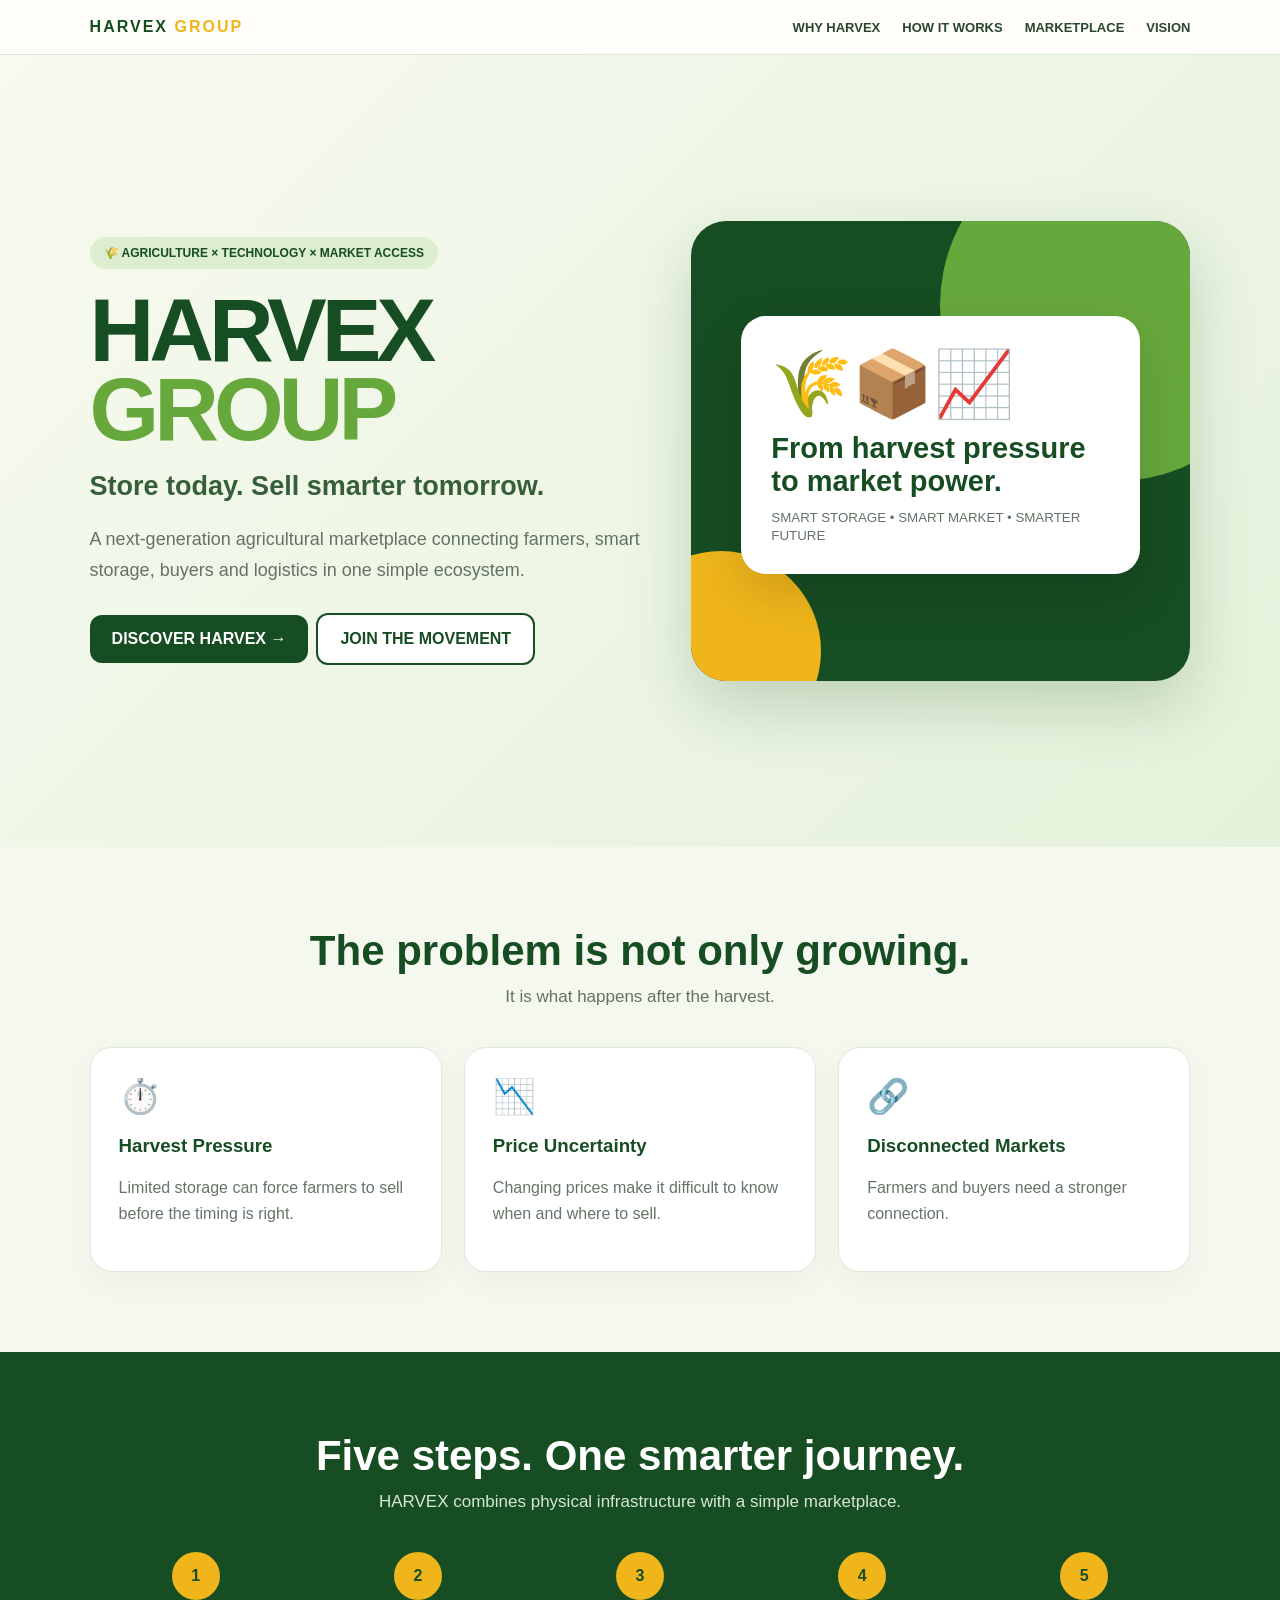
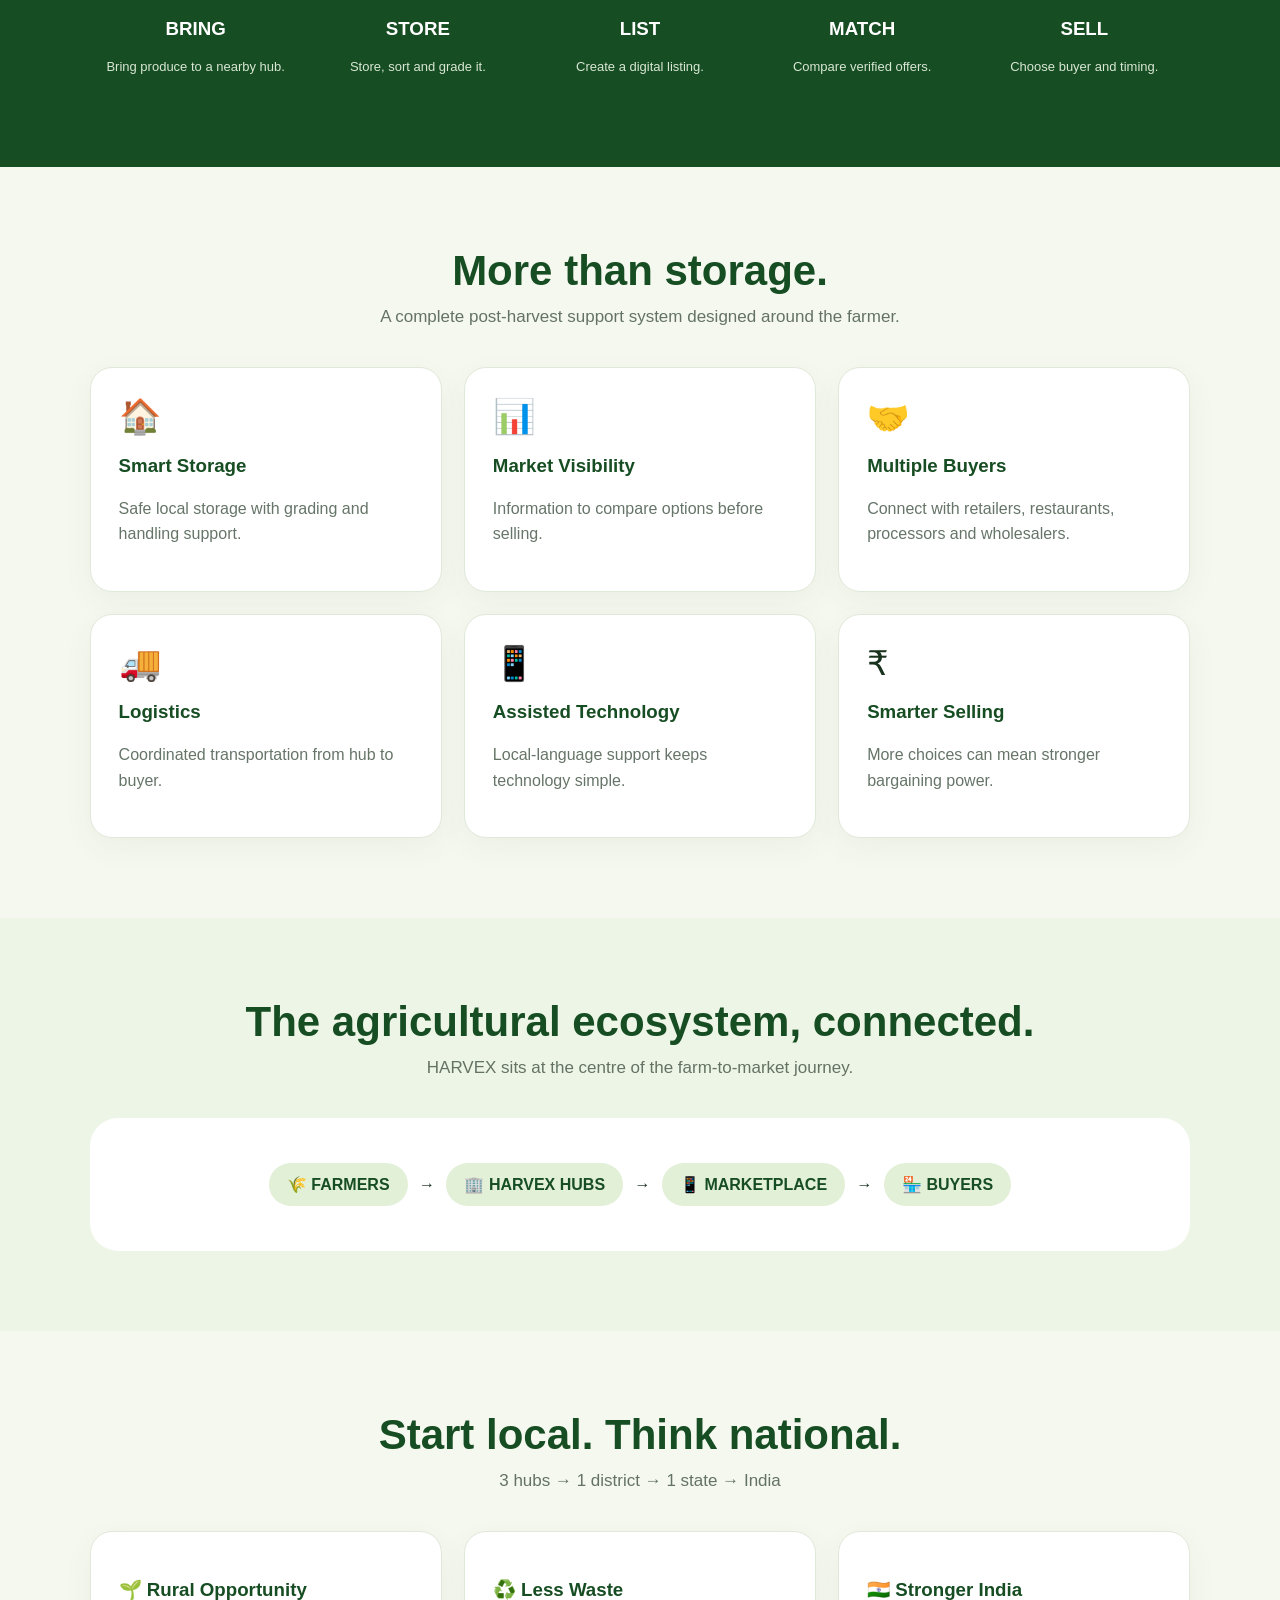
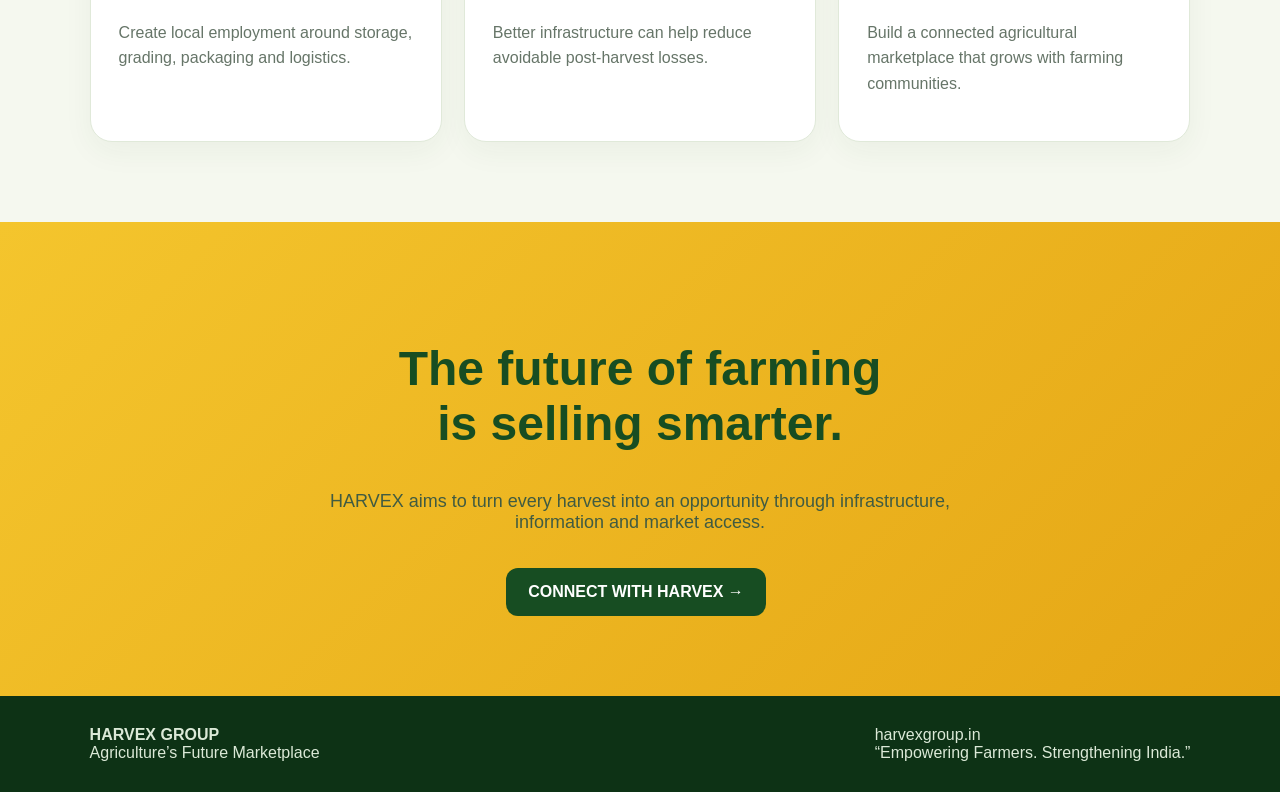
==== index.html @ e662954b "Add files via upload" ====
<!doctype html><html><head><meta charset="utf-8"><meta name="viewport" content="width=device-width,initial-scale=1"><title>HARVEX GROUP</title><style>
*{box-sizing:border-box}html{scroll-behavior:smooth}body{margin:0;font-family:Arial,sans-serif;color:#18321e;background:#f5f8ef}nav{position:sticky;top:0;z-index:9;padding:18px 7%;display:flex;justify-content:space-between;background:#fffefbec;border-bottom:1px solid #dfe9d8}.logo{font-weight:900;letter-spacing:2px;color:#174d22}.logo i{color:#efb51b;font-style:normal}nav a{margin-left:22px;text-decoration:none;color:#29462e;font-weight:bold;font-size:13px}.hero{min-height:88vh;padding:75px 7%;display:grid;grid-template-columns:1.05fr .95fr;gap:50px;align-items:center;background:linear-gradient(135deg,#f7faef,#e5f2db)}.tag{display:inline-block;padding:9px 14px;border-radius:30px;background:#dceecf;color:#174d22;font-weight:800;font-size:12px}h1{font-size:clamp(55px,7vw,95px);line-height:.88;letter-spacing:-5px;color:#174d22;margin:22px 0}h1 span{color:#67a83d}.hero h2{font-size:27px;color:#365e39}.hero p{font-size:18px;line-height:1.7;color:#647265;max-width:650px}.btn{display:inline-block;padding:15px 22px;border-radius:12px;text-decoration:none;font-weight:900;margin:10px 8px 0 0}.primary{background:#174d22;color:white}.outline{border:2px solid #174d22;color:#174d22;background:white}.visual{height:460px;border-radius:35px;background:#174d22;position:relative;overflow:hidden;box-shadow:0 25px 65px #174d2235}.visual:before{content:'';position:absolute;width:350px;height:350px;border-radius:50%;right:-100px;top:-90px;background:#67a83d}.visual:after{content:'';position:absolute;width:200px;height:200px;border-radius:50%;left:-70px;bottom:-70px;background:#efb51b}.card{position:absolute;z-index:2;left:50px;right:50px;top:95px;padding:30px;border-radius:25px;background:#fff;box-shadow:0 20px 50px #0002}.crop{font-size:65px}.card strong{display:block;font-size:29px;color:#174d22;margin:10px 0}.card small{color:#647265}section{padding:80px 7%}.title{text-align:center;font-size:42px;color:#174d22;margin:0 0 12px}.sub{text-align:center;color:#647265;max-width:720px;margin:0 auto 40px;font-size:17px}.grid{display:grid;grid-template-columns:repeat(3,1fr);gap:22px}.box{background:#fff;padding:28px;border-radius:22px;border:1px solid #e0e9d9;box-shadow:0 10px 30px #1e46230d}.icon{font-size:34px}.box h3{color:#174d22}.box p{color:#667568;line-height:1.6}.process{background:#174d22}.process .title{color:#fff}.process .sub{color:#d8e7d5}.steps{display:grid;grid-template-columns:repeat(5,1fr);gap:10px}.step{text-align:center;color:white}.num{width:48px;height:48px;border-radius:50%;display:grid;place-items:center;margin:auto;background:#efb51b;color:#174d22;font-weight:900}.step p{color:#d8e7d5;font-size:13px}.market{background:#edf5e6}.marketcard{background:#fff;padding:38px;border-radius:28px;text-align:center}.pill{display:inline-block;background:#e3f0d8;color:#174d22;padding:12px 18px;border-radius:30px;font-weight:900;margin:7px}.cta{text-align:center;background:linear-gradient(135deg,#f4c52d,#e5a615)}.cta h2{font-size:48px;color:#174d22}.cta p{max-width:700px;margin:auto auto 25px;font-size:18px;color:#405b42}footer{background:#0d3215;color:#dbe9d7;padding:30px 7%;display:flex;justify-content:space-between}@media(max-width:850px){nav a{display:none}.hero{grid-template-columns:1fr}.grid{grid-template-columns:1fr}.steps{grid-template-columns:1fr 1fr}.visual{height:370px}}
</style></head><body>
<nav><div class="logo">HARVEX <i>GROUP</i></div><div><a href="#why">WHY HARVEX</a><a href="#how">HOW IT WORKS</a><a href="#market">MARKETPLACE</a><a href="#vision">VISION</a></div></nav>
<header class="hero"><div><span class="tag">🌾 AGRICULTURE × TECHNOLOGY × MARKET ACCESS</span><h1>HARVEX<br><span>GROUP</span></h1><h2>Store today. Sell smarter tomorrow.</h2><p>A next-generation agricultural marketplace connecting farmers, smart storage, buyers and logistics in one simple ecosystem.</p><a class="btn primary" href="#how">DISCOVER HARVEX →</a><a class="btn outline" href="#join">JOIN THE MOVEMENT</a></div><div class="visual"><div class="card"><div class="crop">🌾📦📈</div><strong>From harvest pressure<br>to market power.</strong><small>SMART STORAGE • SMART MARKET • SMARTER FUTURE</small></div></div></header>
<section id="why"><h2 class="title">The problem is not only growing.</h2><p class="sub">It is what happens after the harvest.</p><div class="grid"><div class="box"><div class="icon">⏱️</div><h3>Harvest Pressure</h3><p>Limited storage can force farmers to sell before the timing is right.</p></div><div class="box"><div class="icon">📉</div><h3>Price Uncertainty</h3><p>Changing prices make it difficult to know when and where to sell.</p></div><div class="box"><div class="icon">🔗</div><h3>Disconnected Markets</h3><p>Farmers and buyers need a stronger connection.</p></div></div></section>
<section class="process" id="how"><h2 class="title">Five steps. One smarter journey.</h2><p class="sub">HARVEX combines physical infrastructure with a simple marketplace.</p><div class="steps"><div class="step"><div class="num">1</div><h3>BRING</h3><p>Bring produce to a nearby hub.</p></div><div class="step"><div class="num">2</div><h3>STORE</h3><p>Store, sort and grade it.</p></div><div class="step"><div class="num">3</div><h3>LIST</h3><p>Create a digital listing.</p></div><div class="step"><div class="num">4</div><h3>MATCH</h3><p>Compare verified offers.</p></div><div class="step"><div class="num">5</div><h3>SELL</h3><p>Choose buyer and timing.</p></div></div></section>
<section><h2 class="title">More than storage.</h2><p class="sub">A complete post-harvest support system designed around the farmer.</p><div class="grid"><div class="box"><div class="icon">🏠</div><h3>Smart Storage</h3><p>Safe local storage with grading and handling support.</p></div><div class="box"><div class="icon">📊</div><h3>Market Visibility</h3><p>Information to compare options before selling.</p></div><div class="box"><div class="icon">🤝</div><h3>Multiple Buyers</h3><p>Connect with retailers, restaurants, processors and wholesalers.</p></div><div class="box"><div class="icon">🚚</div><h3>Logistics</h3><p>Coordinated transportation from hub to buyer.</p></div><div class="box"><div class="icon">📱</div><h3>Assisted Technology</h3><p>Local-language support keeps technology simple.</p></div><div class="box"><div class="icon">₹</div><h3>Smarter Selling</h3><p>More choices can mean stronger bargaining power.</p></div></div></section>
<section class="market" id="market"><h2 class="title">The agricultural ecosystem, connected.</h2><p class="sub">HARVEX sits at the centre of the farm-to-market journey.</p><div class="marketcard"><span class="pill">🌾 FARMERS</span> → <span class="pill">🏢 HARVEX HUBS</span> → <span class="pill">📱 MARKETPLACE</span> → <span class="pill">🏪 BUYERS</span></div></section>
<section id="vision"><h2 class="title">Start local. Think national.</h2><p class="sub">3 hubs → 1 district → 1 state → India</p><div class="grid"><div class="box"><h3>🌱 Rural Opportunity</h3><p>Create local employment around storage, grading, packaging and logistics.</p></div><div class="box"><h3>♻️ Less Waste</h3><p>Better infrastructure can help reduce avoidable post-harvest losses.</p></div><div class="box"><h3>🇮🇳 Stronger India</h3><p>Build a connected agricultural marketplace that grows with farming communities.</p></div></div></section>
<section class="cta" id="join"><h2>The future of farming<br>is selling smarter.</h2><p>HARVEX aims to turn every harvest into an opportunity through infrastructure, information and market access.</p><a class="btn primary" href="mailto:hello@harvexgroup.in">CONNECT WITH HARVEX →</a></section>
<footer><div><b>HARVEX GROUP</b><br>Agriculture’s Future Marketplace</div><div>harvexgroup.in<br>“Empowering Farmers. Strengthening India.”</div></footer></body></html>
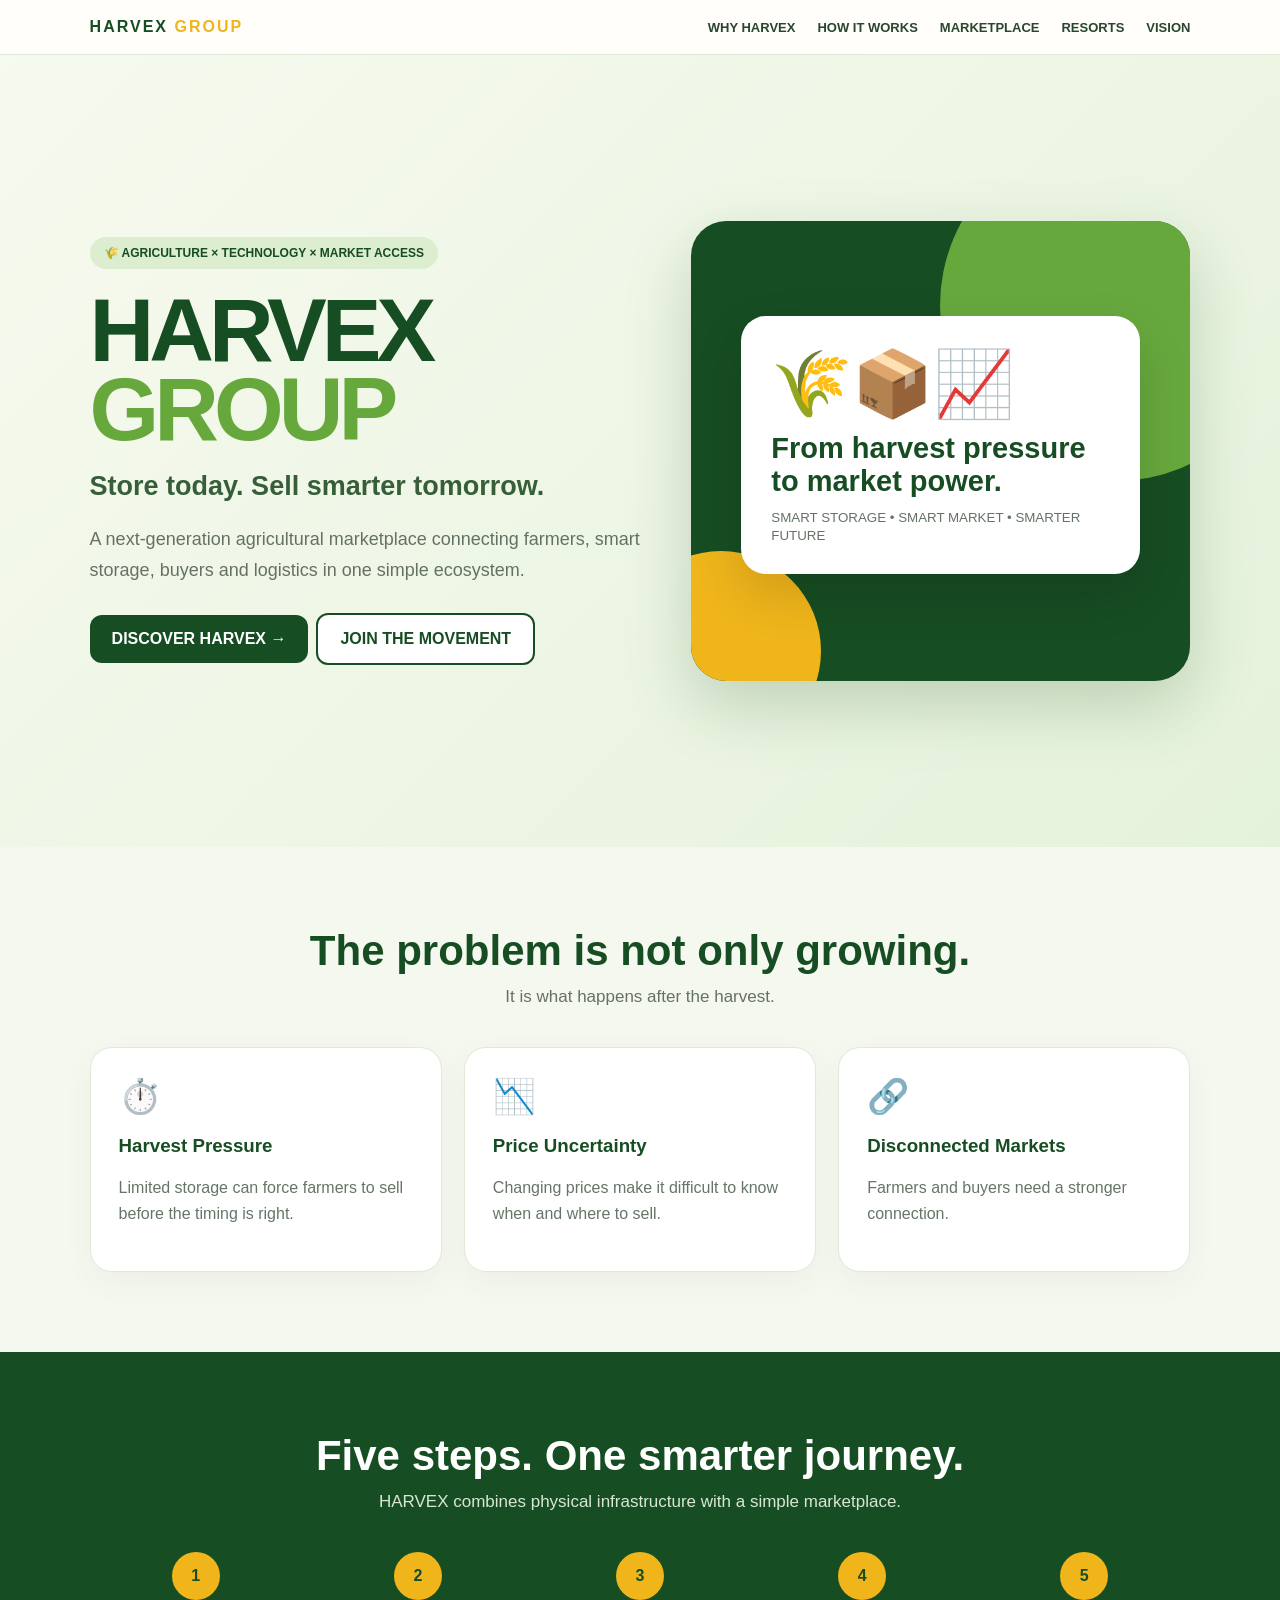
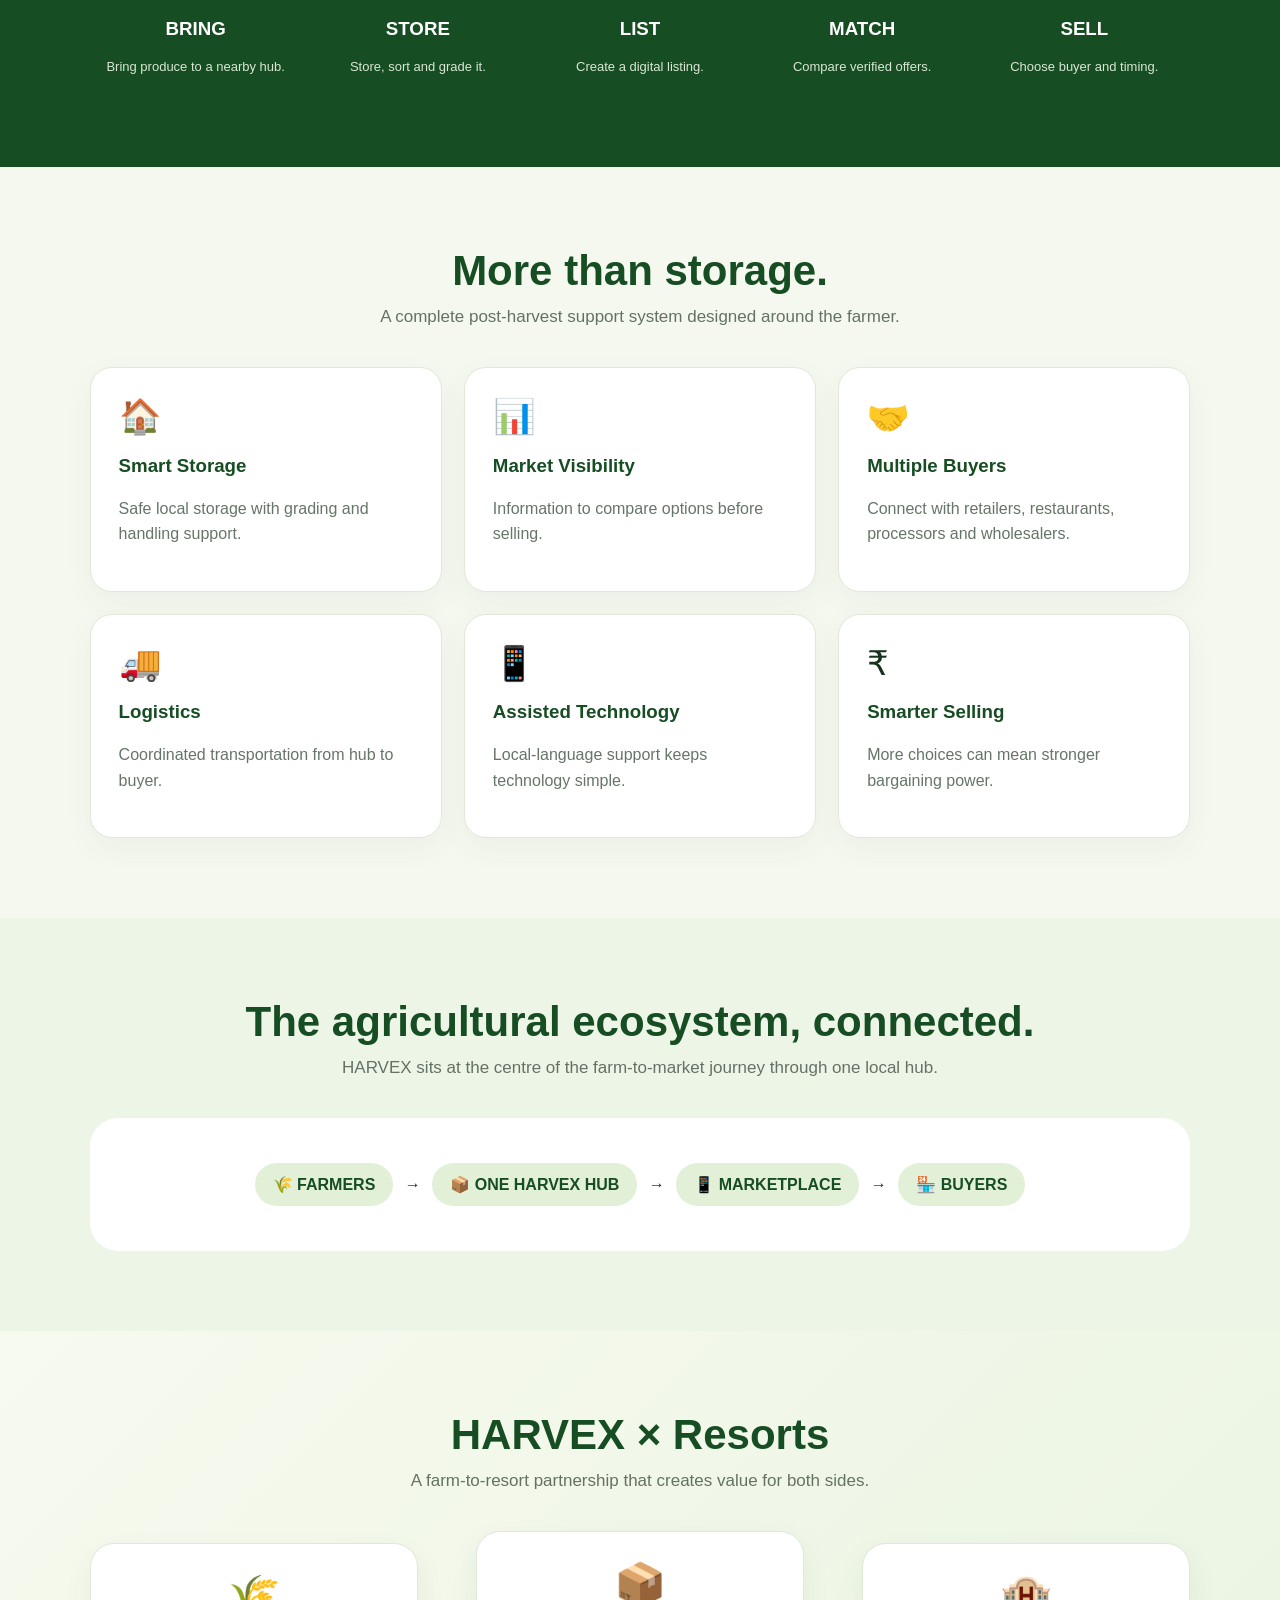
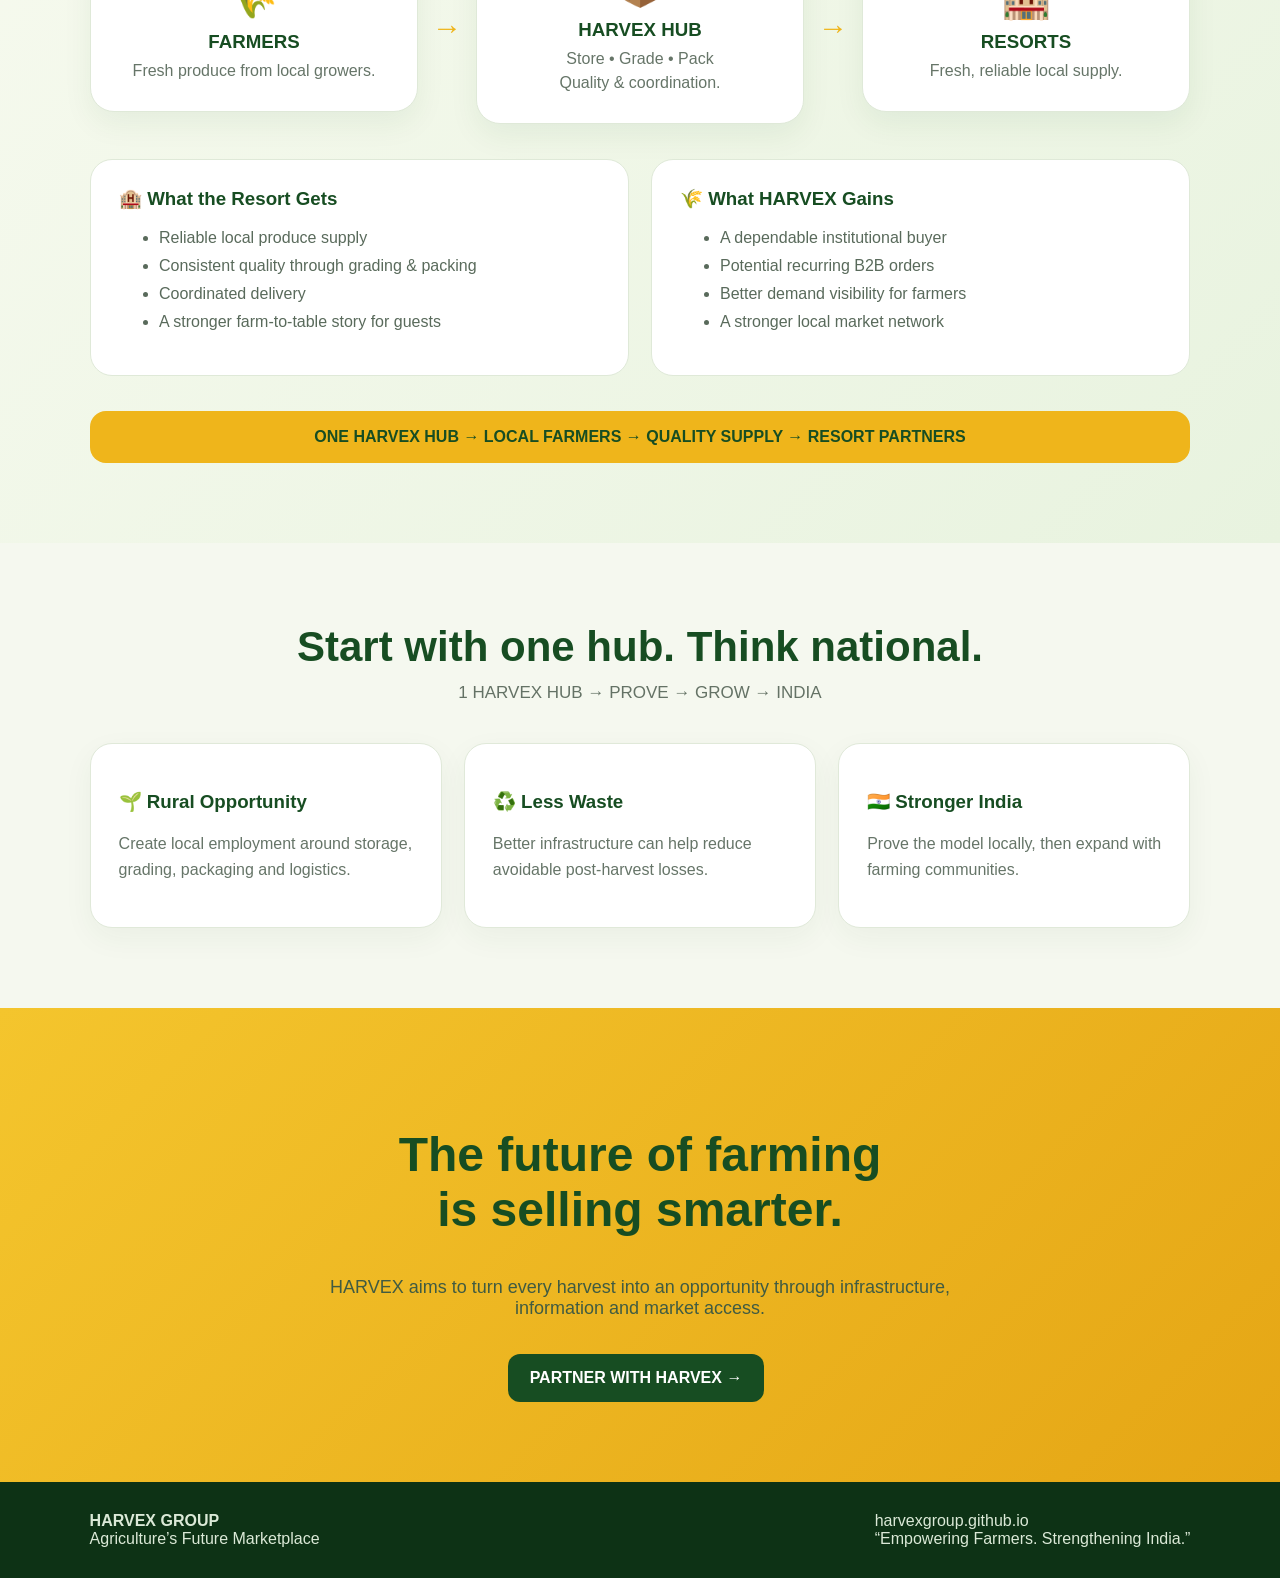
==== commit 4490820e: "Add files via upload" ====
--- a/index.html
+++ b/index.html
@@ -1,12 +1,42 @@
 <!doctype html><html><head><meta charset="utf-8"><meta name="viewport" content="width=device-width,initial-scale=1"><title>HARVEX GROUP</title><style>
 *{box-sizing:border-box}html{scroll-behavior:smooth}body{margin:0;font-family:Arial,sans-serif;color:#18321e;background:#f5f8ef}nav{position:sticky;top:0;z-index:9;padding:18px 7%;display:flex;justify-content:space-between;background:#fffefbec;border-bottom:1px solid #dfe9d8}.logo{font-weight:900;letter-spacing:2px;color:#174d22}.logo i{color:#efb51b;font-style:normal}nav a{margin-left:22px;text-decoration:none;color:#29462e;font-weight:bold;font-size:13px}.hero{min-height:88vh;padding:75px 7%;display:grid;grid-template-columns:1.05fr .95fr;gap:50px;align-items:center;background:linear-gradient(135deg,#f7faef,#e5f2db)}.tag{display:inline-block;padding:9px 14px;border-radius:30px;background:#dceecf;color:#174d22;font-weight:800;font-size:12px}h1{font-size:clamp(55px,7vw,95px);line-height:.88;letter-spacing:-5px;color:#174d22;margin:22px 0}h1 span{color:#67a83d}.hero h2{font-size:27px;color:#365e39}.hero p{font-size:18px;line-height:1.7;color:#647265;max-width:650px}.btn{display:inline-block;padding:15px 22px;border-radius:12px;text-decoration:none;font-weight:900;margin:10px 8px 0 0}.primary{background:#174d22;color:white}.outline{border:2px solid #174d22;color:#174d22;background:white}.visual{height:460px;border-radius:35px;background:#174d22;position:relative;overflow:hidden;box-shadow:0 25px 65px #174d2235}.visual:before{content:'';position:absolute;width:350px;height:350px;border-radius:50%;right:-100px;top:-90px;background:#67a83d}.visual:after{content:'';position:absolute;width:200px;height:200px;border-radius:50%;left:-70px;bottom:-70px;background:#efb51b}.card{position:absolute;z-index:2;left:50px;right:50px;top:95px;padding:30px;border-radius:25px;background:#fff;box-shadow:0 20px 50px #0002}.crop{font-size:65px}.card strong{display:block;font-size:29px;color:#174d22;margin:10px 0}.card small{color:#647265}section{padding:80px 7%}.title{text-align:center;font-size:42px;color:#174d22;margin:0 0 12px}.sub{text-align:center;color:#647265;max-width:720px;margin:0 auto 40px;font-size:17px}.grid{display:grid;grid-template-columns:repeat(3,1fr);gap:22px}.box{background:#fff;padding:28px;border-radius:22px;border:1px solid #e0e9d9;box-shadow:0 10px 30px #1e46230d}.icon{font-size:34px}.box h3{color:#174d22}.box p{color:#667568;line-height:1.6}.process{background:#174d22}.process .title{color:#fff}.process .sub{color:#d8e7d5}.steps{display:grid;grid-template-columns:repeat(5,1fr);gap:10px}.step{text-align:center;color:white}.num{width:48px;height:48px;border-radius:50%;display:grid;place-items:center;margin:auto;background:#efb51b;color:#174d22;font-weight:900}.step p{color:#d8e7d5;font-size:13px}.market{background:#edf5e6}.marketcard{background:#fff;padding:38px;border-radius:28px;text-align:center}.pill{display:inline-block;background:#e3f0d8;color:#174d22;padding:12px 18px;border-radius:30px;font-weight:900;margin:7px}.cta{text-align:center;background:linear-gradient(135deg,#f4c52d,#e5a615)}.cta h2{font-size:48px;color:#174d22}.cta p{max-width:700px;margin:auto auto 25px;font-size:18px;color:#405b42}footer{background:#0d3215;color:#dbe9d7;padding:30px 7%;display:flex;justify-content:space-between}@media(max-width:850px){nav a{display:none}.hero{grid-template-columns:1fr}.grid{grid-template-columns:1fr}.steps{grid-template-columns:1fr 1fr}.visual{height:370px}}
+ 
+.resort{background:linear-gradient(135deg,#f7faef,#e8f3df)}
+.resort-flow{display:grid;grid-template-columns:1fr auto 1fr auto 1fr;gap:14px;align-items:center;margin:35px auto;max-width:1100px}
+.resort-node{background:#fff;padding:28px 22px;border-radius:24px;text-align:center;border:1px solid #dfe9d8;box-shadow:0 12px 30px #174d2210}
+.resort-node .icon{font-size:42px}.resort-node h3{color:#174d22;margin:10px 0 6px}.resort-node p{color:#667568;line-height:1.5;margin:0}
+.resort-arrow{font-size:30px;color:#efb51b;font-weight:900}
+.resort-benefits{display:grid;grid-template-columns:1fr 1fr;gap:22px;max-width:1100px;margin:auto}
+.resort-benefit{background:#fff;padding:28px;border-radius:22px;border:1px solid #dfe9d8}
+.resort-benefit h3{color:#174d22;margin-top:0}.resort-benefit li{margin:10px 0;color:#596a5b}
+.resort-strip{margin:35px auto 0;max-width:1100px;background:#efb51b;color:#174d22;padding:17px;border-radius:16px;text-align:center;font-weight:900}
+@media(max-width:850px){.resort-flow{grid-template-columns:1fr}.resort-arrow{transform:rotate(90deg)}.resort-benefits{grid-template-columns:1fr}}
 </style></head><body>
-<nav><div class="logo">HARVEX <i>GROUP</i></div><div><a href="#why">WHY HARVEX</a><a href="#how">HOW IT WORKS</a><a href="#market">MARKETPLACE</a><a href="#vision">VISION</a></div></nav>
+<nav><div class="logo">HARVEX <i>GROUP</i></div><div><a href="#why">WHY HARVEX</a><a href="#how">HOW IT WORKS</a><a href="#market">MARKETPLACE</a><a href="#resorts">RESORTS</a><a href="#vision">VISION</a></div></nav>
 <header class="hero"><div><span class="tag">🌾 AGRICULTURE × TECHNOLOGY × MARKET ACCESS</span><h1>HARVEX<br><span>GROUP</span></h1><h2>Store today. Sell smarter tomorrow.</h2><p>A next-generation agricultural marketplace connecting farmers, smart storage, buyers and logistics in one simple ecosystem.</p><a class="btn primary" href="#how">DISCOVER HARVEX →</a><a class="btn outline" href="#join">JOIN THE MOVEMENT</a></div><div class="visual"><div class="card"><div class="crop">🌾📦📈</div><strong>From harvest pressure<br>to market power.</strong><small>SMART STORAGE • SMART MARKET • SMARTER FUTURE</small></div></div></header>
 <section id="why"><h2 class="title">The problem is not only growing.</h2><p class="sub">It is what happens after the harvest.</p><div class="grid"><div class="box"><div class="icon">⏱️</div><h3>Harvest Pressure</h3><p>Limited storage can force farmers to sell before the timing is right.</p></div><div class="box"><div class="icon">📉</div><h3>Price Uncertainty</h3><p>Changing prices make it difficult to know when and where to sell.</p></div><div class="box"><div class="icon">🔗</div><h3>Disconnected Markets</h3><p>Farmers and buyers need a stronger connection.</p></div></div></section>
 <section class="process" id="how"><h2 class="title">Five steps. One smarter journey.</h2><p class="sub">HARVEX combines physical infrastructure with a simple marketplace.</p><div class="steps"><div class="step"><div class="num">1</div><h3>BRING</h3><p>Bring produce to a nearby hub.</p></div><div class="step"><div class="num">2</div><h3>STORE</h3><p>Store, sort and grade it.</p></div><div class="step"><div class="num">3</div><h3>LIST</h3><p>Create a digital listing.</p></div><div class="step"><div class="num">4</div><h3>MATCH</h3><p>Compare verified offers.</p></div><div class="step"><div class="num">5</div><h3>SELL</h3><p>Choose buyer and timing.</p></div></div></section>
 <section><h2 class="title">More than storage.</h2><p class="sub">A complete post-harvest support system designed around the farmer.</p><div class="grid"><div class="box"><div class="icon">🏠</div><h3>Smart Storage</h3><p>Safe local storage with grading and handling support.</p></div><div class="box"><div class="icon">📊</div><h3>Market Visibility</h3><p>Information to compare options before selling.</p></div><div class="box"><div class="icon">🤝</div><h3>Multiple Buyers</h3><p>Connect with retailers, restaurants, processors and wholesalers.</p></div><div class="box"><div class="icon">🚚</div><h3>Logistics</h3><p>Coordinated transportation from hub to buyer.</p></div><div class="box"><div class="icon">📱</div><h3>Assisted Technology</h3><p>Local-language support keeps technology simple.</p></div><div class="box"><div class="icon">₹</div><h3>Smarter Selling</h3><p>More choices can mean stronger bargaining power.</p></div></div></section>
-<section class="market" id="market"><h2 class="title">The agricultural ecosystem, connected.</h2><p class="sub">HARVEX sits at the centre of the farm-to-market journey.</p><div class="marketcard"><span class="pill">🌾 FARMERS</span> → <span class="pill">🏢 HARVEX HUBS</span> → <span class="pill">📱 MARKETPLACE</span> → <span class="pill">🏪 BUYERS</span></div></section>
-<section id="vision"><h2 class="title">Start local. Think national.</h2><p class="sub">3 hubs → 1 district → 1 state → India</p><div class="grid"><div class="box"><h3>🌱 Rural Opportunity</h3><p>Create local employment around storage, grading, packaging and logistics.</p></div><div class="box"><h3>♻️ Less Waste</h3><p>Better infrastructure can help reduce avoidable post-harvest losses.</p></div><div class="box"><h3>🇮🇳 Stronger India</h3><p>Build a connected agricultural marketplace that grows with farming communities.</p></div></div></section>
-<section class="cta" id="join"><h2>The future of farming<br>is selling smarter.</h2><p>HARVEX aims to turn every harvest into an opportunity through infrastructure, information and market access.</p><a class="btn primary" href="mailto:hello@harvexgroup.in">CONNECT WITH HARVEX →</a></section>
-<footer><div><b>HARVEX GROUP</b><br>Agriculture’s Future Marketplace</div><div>harvexgroup.in<br>“Empowering Farmers. Strengthening India.”</div></footer></body></html>+<section class="market" id="market"><h2 class="title">The agricultural ecosystem, connected.</h2><p class="sub">HARVEX sits at the centre of the farm-to-market journey through one local hub.</p><div class="marketcard"><span class="pill">🌾 FARMERS</span> → <span class="pill">📦 ONE HARVEX HUB</span> → <span class="pill">📱 MARKETPLACE</span> → <span class="pill">🏪 BUYERS</span></div></section>
+
+<section class="resort" id="resorts">
+<h2 class="title">HARVEX × Resorts</h2>
+<p class="sub">A farm-to-resort partnership that creates value for both sides.</p>
+<div class="resort-flow">
+<div class="resort-node"><div class="icon">🌾</div><h3>FARMERS</h3><p>Fresh produce from local growers.</p></div>
+<div class="resort-arrow">→</div>
+<div class="resort-node"><div class="icon">📦</div><h3>HARVEX HUB</h3><p>Store • Grade • Pack<br>Quality & coordination.</p></div>
+<div class="resort-arrow">→</div>
+<div class="resort-node"><div class="icon">🏨</div><h3>RESORTS</h3><p>Fresh, reliable local supply.</p></div>
+</div>
+<div class="resort-benefits">
+<div class="resort-benefit"><h3>🏨 What the Resort Gets</h3><ul>
+<li>Reliable local produce supply</li><li>Consistent quality through grading & packing</li><li>Coordinated delivery</li><li>A stronger farm-to-table story for guests</li></ul></div>
+<div class="resort-benefit"><h3>🌾 What HARVEX Gains</h3><ul>
+<li>A dependable institutional buyer</li><li>Potential recurring B2B orders</li><li>Better demand visibility for farmers</li><li>A stronger local market network</li></ul></div>
+</div>
+<div class="resort-strip">ONE HARVEX HUB → LOCAL FARMERS → QUALITY SUPPLY → RESORT PARTNERS</div>
+</section>
+<section id="vision"><h2 class="title">Start with one hub. Think national.</h2><p class="sub">1 HARVEX HUB → PROVE → GROW → INDIA</p><div class="grid"><div class="box"><h3>🌱 Rural Opportunity</h3><p>Create local employment around storage, grading, packaging and logistics.</p></div><div class="box"><h3>♻️ Less Waste</h3><p>Better infrastructure can help reduce avoidable post-harvest losses.</p></div><div class="box"><h3>🇮🇳 Stronger India</h3><p>Prove the model locally, then expand with farming communities.</p></div></div></section>
+<section class="cta" id="join"><h2>The future of farming<br>is selling smarter.</h2><p>HARVEX aims to turn every harvest into an opportunity through infrastructure, information and market access.</p><a class="btn primary" href="mailto:hello@harvexgroup.in">PARTNER WITH HARVEX →</a></section>
+<footer><div><b>HARVEX GROUP</b><br>Agriculture’s Future Marketplace</div><div>harvexgroup.github.io<br>“Empowering Farmers. Strengthening India.”</div></footer></body></html>
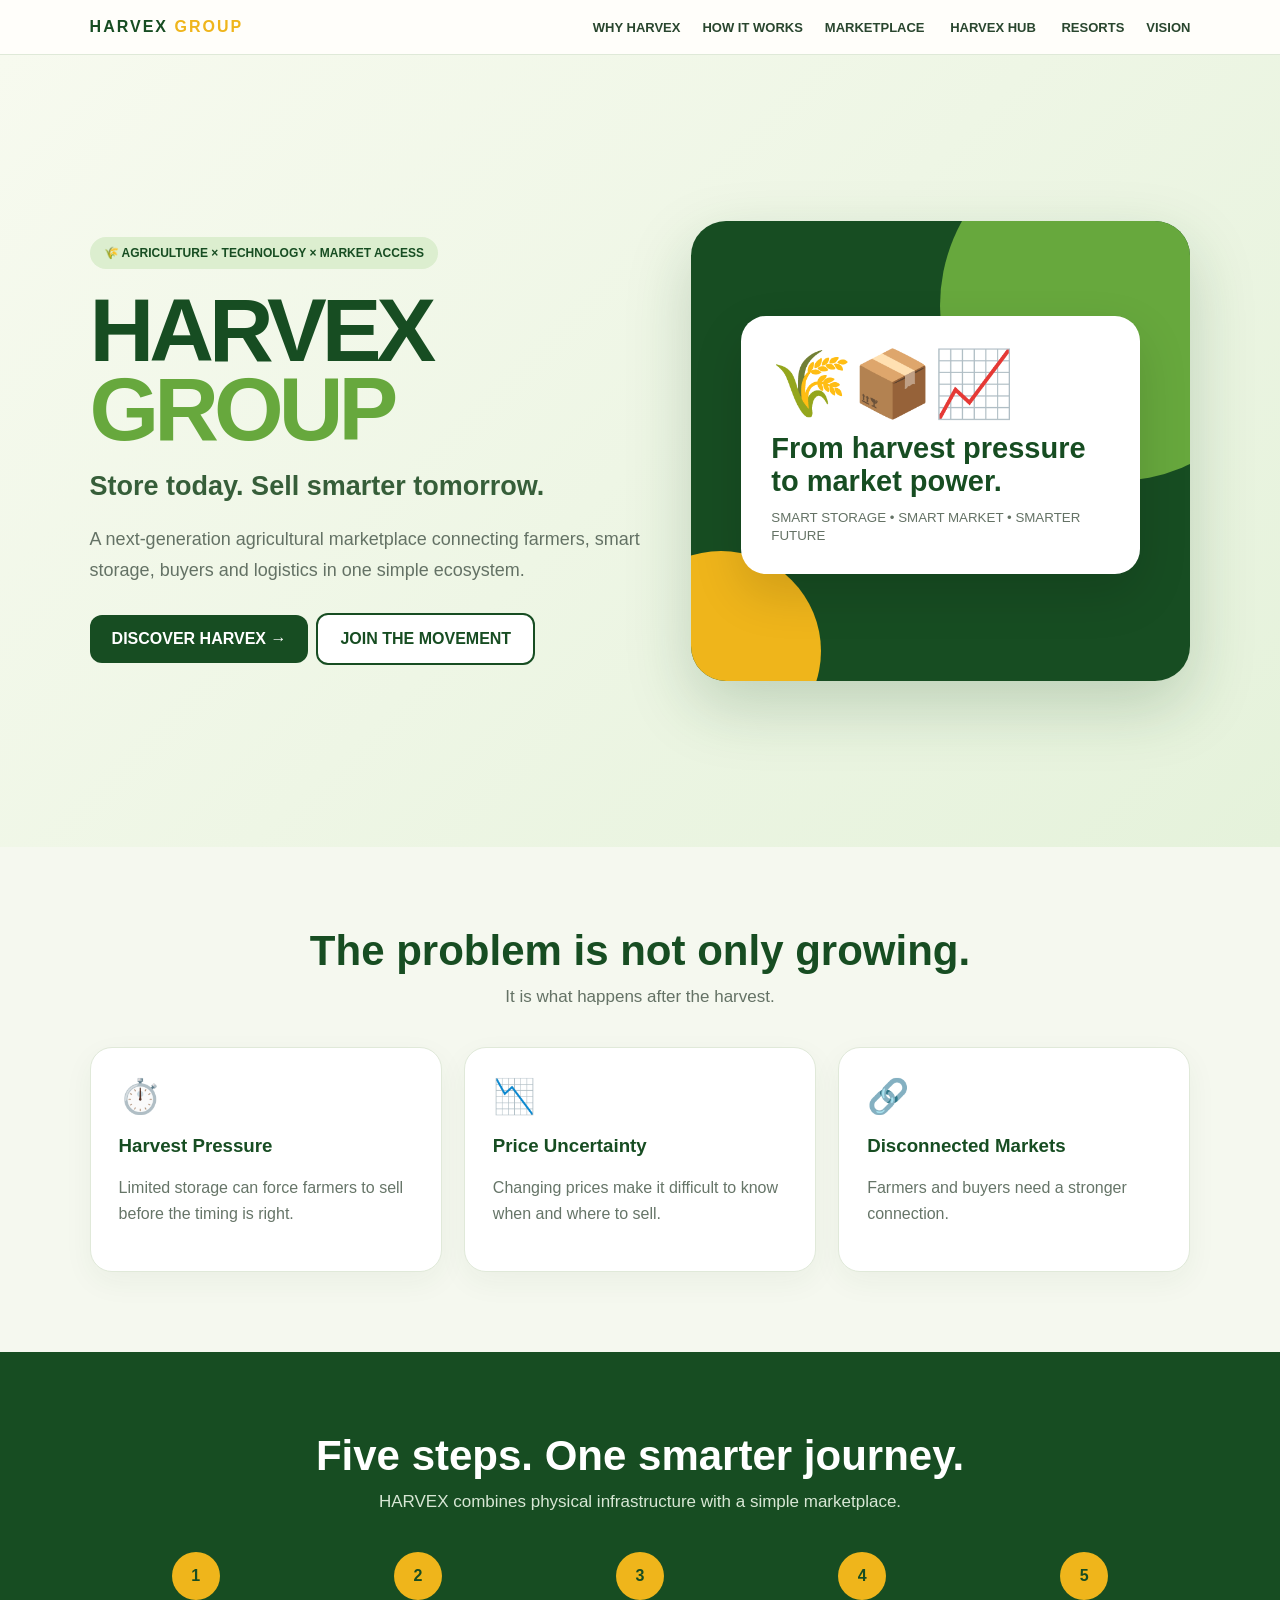
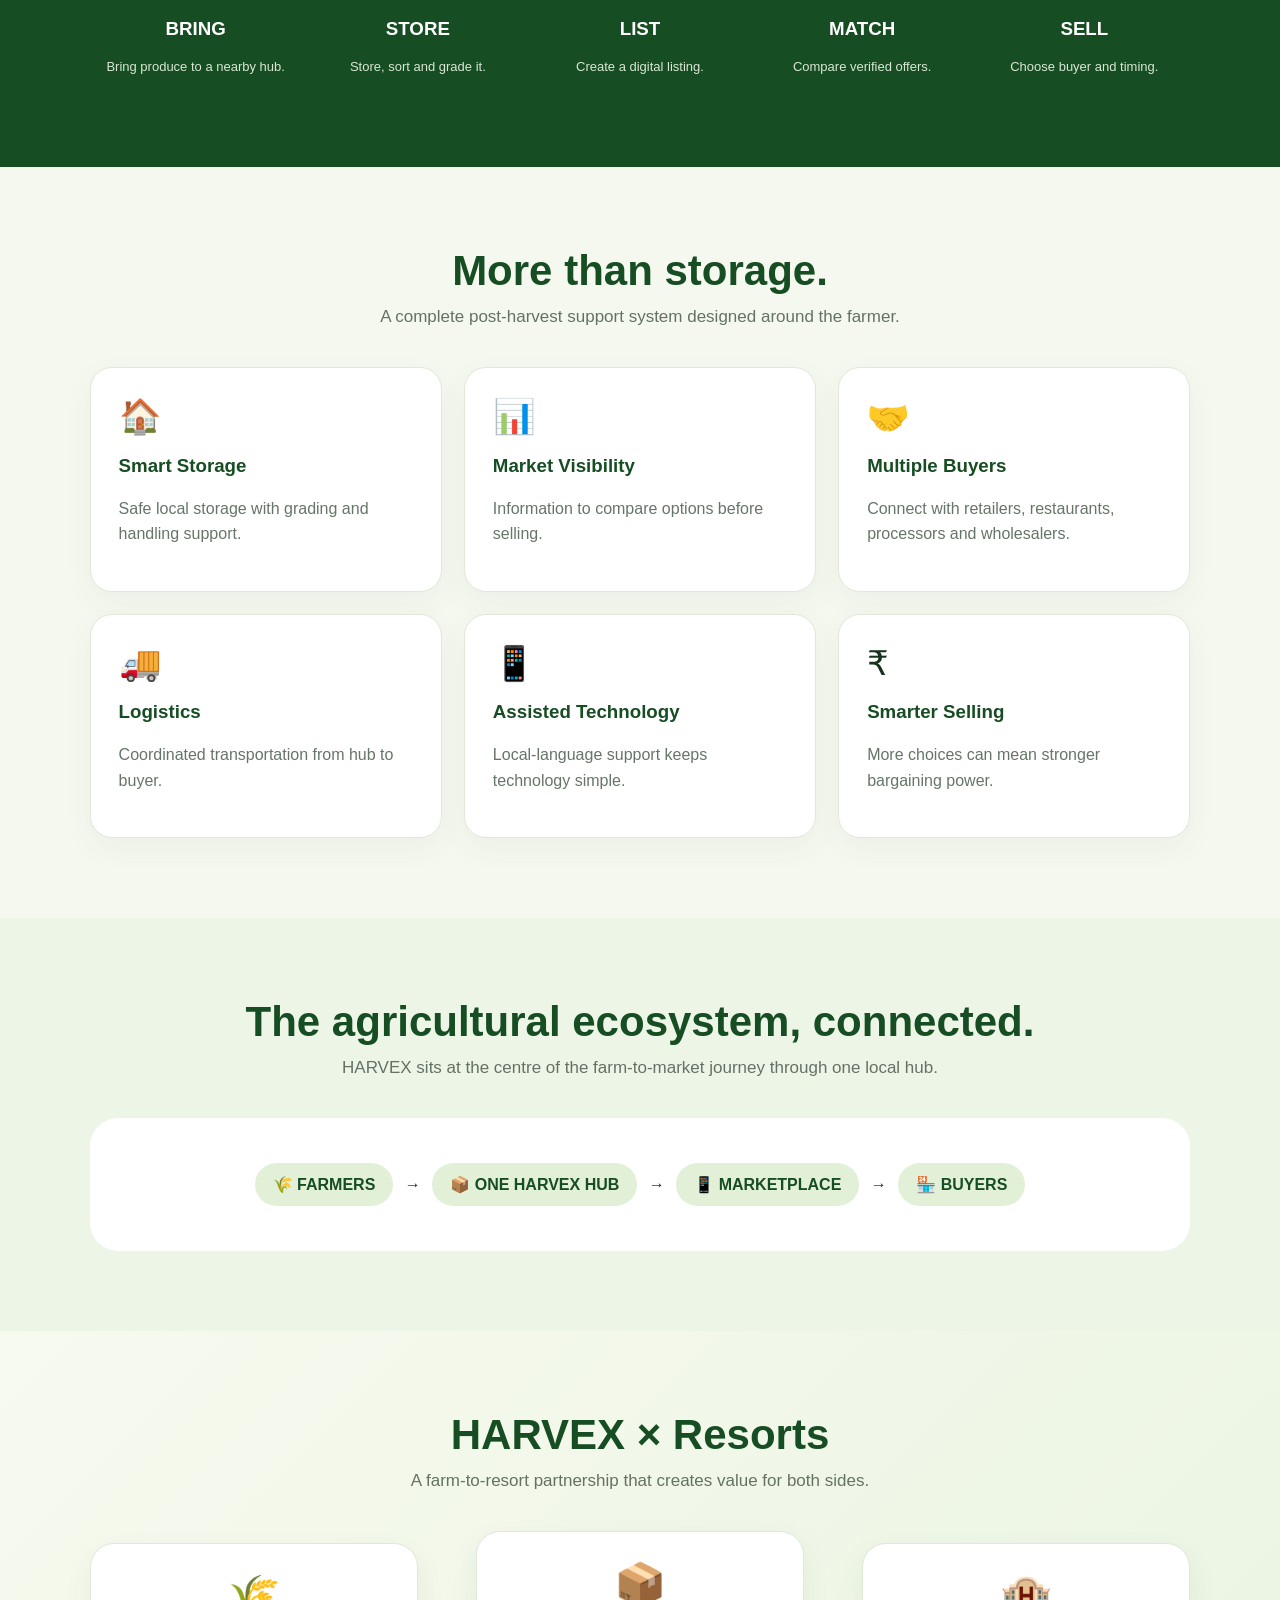
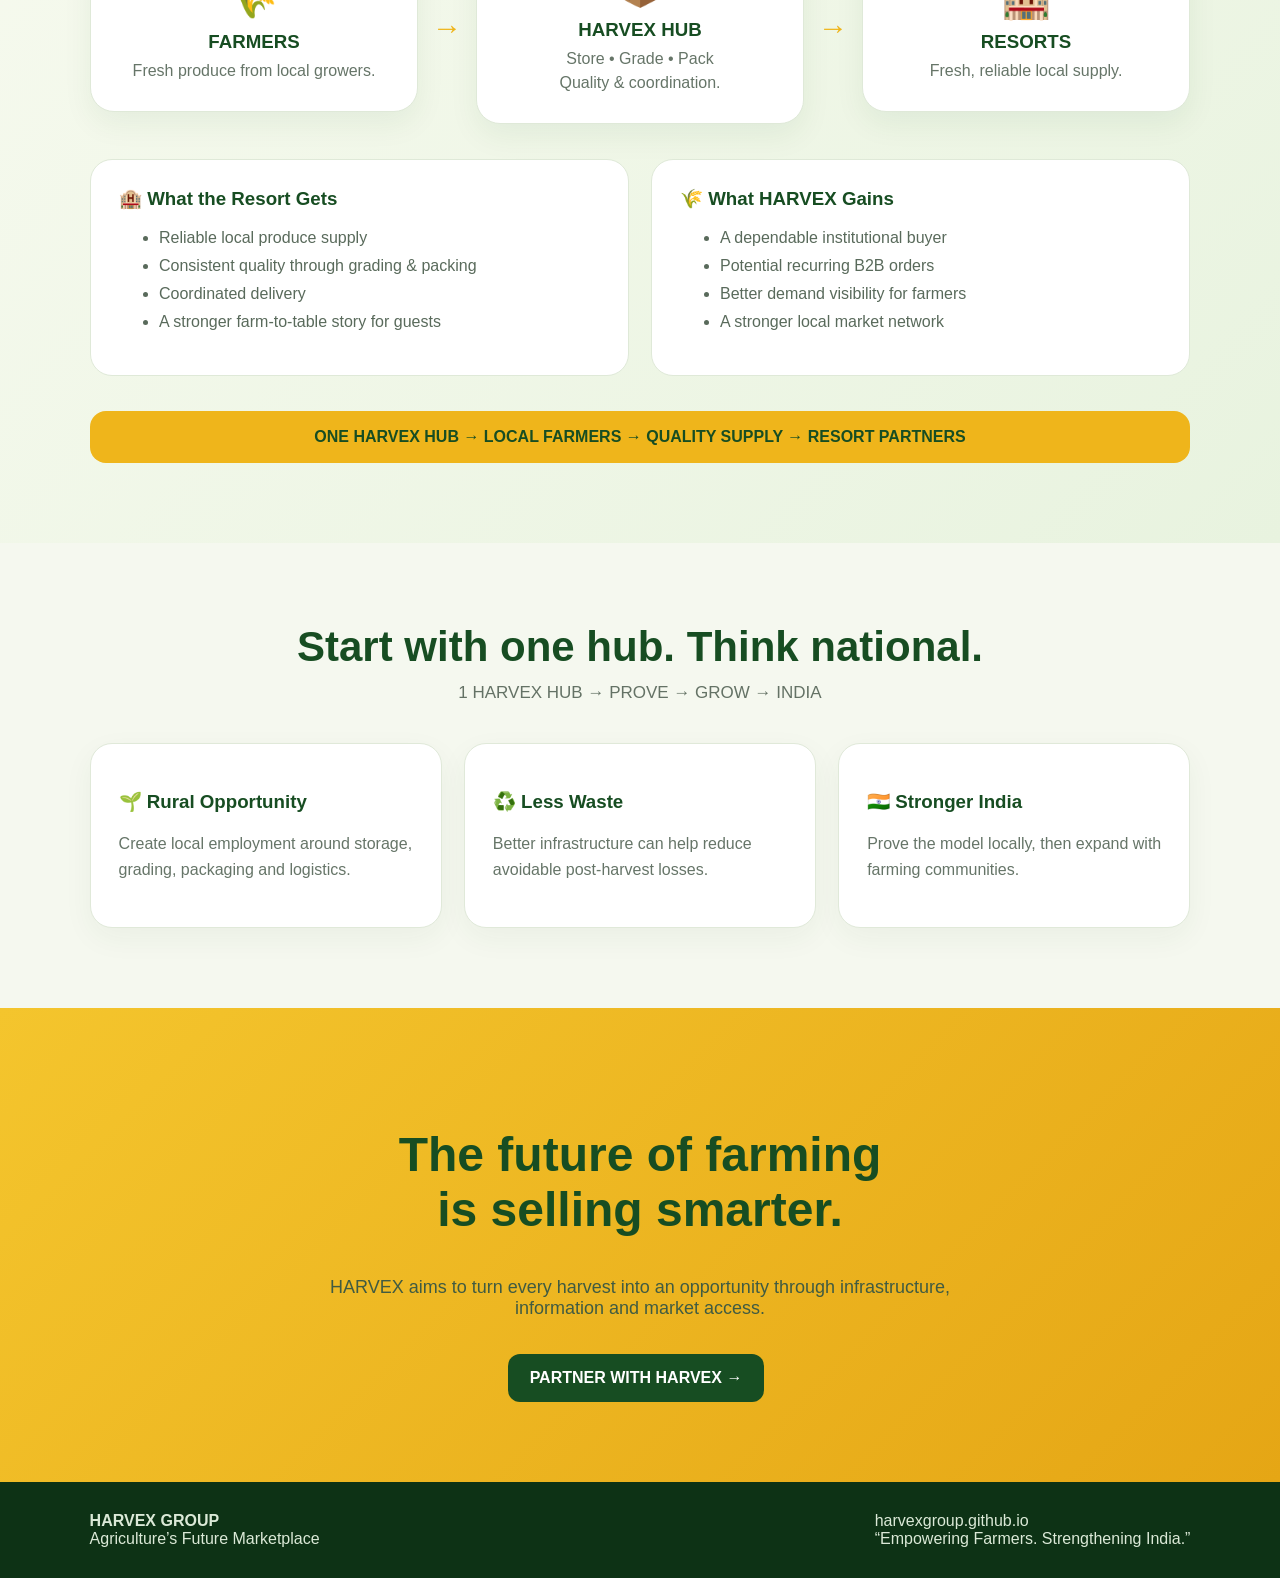
==== commit 5bced2e2: "Update index.html" ====
--- a/index.html
+++ b/index.html
@@ -12,7 +12,9 @@
 .resort-strip{margin:35px auto 0;max-width:1100px;background:#efb51b;color:#174d22;padding:17px;border-radius:16px;text-align:center;font-weight:900}
 @media(max-width:850px){.resort-flow{grid-template-columns:1fr}.resort-arrow{transform:rotate(90deg)}.resort-benefits{grid-template-columns:1fr}}
 </style></head><body>
-<nav><div class="logo">HARVEX <i>GROUP</i></div><div><a href="#why">WHY HARVEX</a><a href="#how">HOW IT WORKS</a><a href="#market">MARKETPLACE</a><a href="#resorts">RESORTS</a><a href="#vision">VISION</a></div></nav>
+<nav><div class="logo">HARVEX <i>GROUP</i></div><div><a href="#why">WHY HARVEX</a><a href="#how">HOW IT WORKS</a><a href="#market">MARKETPLACE</a><a href="https://harvexgroup.github.io/app/" target="_blank" rel="noopener">
+  HARVEX HUB
+</a> <a href="#resorts">RESORTS</a><a href="#vision">VISION</a></div></nav>
 <header class="hero"><div><span class="tag">🌾 AGRICULTURE × TECHNOLOGY × MARKET ACCESS</span><h1>HARVEX<br><span>GROUP</span></h1><h2>Store today. Sell smarter tomorrow.</h2><p>A next-generation agricultural marketplace connecting farmers, smart storage, buyers and logistics in one simple ecosystem.</p><a class="btn primary" href="#how">DISCOVER HARVEX →</a><a class="btn outline" href="#join">JOIN THE MOVEMENT</a></div><div class="visual"><div class="card"><div class="crop">🌾📦📈</div><strong>From harvest pressure<br>to market power.</strong><small>SMART STORAGE • SMART MARKET • SMARTER FUTURE</small></div></div></header>
 <section id="why"><h2 class="title">The problem is not only growing.</h2><p class="sub">It is what happens after the harvest.</p><div class="grid"><div class="box"><div class="icon">⏱️</div><h3>Harvest Pressure</h3><p>Limited storage can force farmers to sell before the timing is right.</p></div><div class="box"><div class="icon">📉</div><h3>Price Uncertainty</h3><p>Changing prices make it difficult to know when and where to sell.</p></div><div class="box"><div class="icon">🔗</div><h3>Disconnected Markets</h3><p>Farmers and buyers need a stronger connection.</p></div></div></section>
 <section class="process" id="how"><h2 class="title">Five steps. One smarter journey.</h2><p class="sub">HARVEX combines physical infrastructure with a simple marketplace.</p><div class="steps"><div class="step"><div class="num">1</div><h3>BRING</h3><p>Bring produce to a nearby hub.</p></div><div class="step"><div class="num">2</div><h3>STORE</h3><p>Store, sort and grade it.</p></div><div class="step"><div class="num">3</div><h3>LIST</h3><p>Create a digital listing.</p></div><div class="step"><div class="num">4</div><h3>MATCH</h3><p>Compare verified offers.</p></div><div class="step"><div class="num">5</div><h3>SELL</h3><p>Choose buyer and timing.</p></div></div></section>
@@ -39,4 +41,4 @@
 </section>
 <section id="vision"><h2 class="title">Start with one hub. Think national.</h2><p class="sub">1 HARVEX HUB → PROVE → GROW → INDIA</p><div class="grid"><div class="box"><h3>🌱 Rural Opportunity</h3><p>Create local employment around storage, grading, packaging and logistics.</p></div><div class="box"><h3>♻️ Less Waste</h3><p>Better infrastructure can help reduce avoidable post-harvest losses.</p></div><div class="box"><h3>🇮🇳 Stronger India</h3><p>Prove the model locally, then expand with farming communities.</p></div></div></section>
 <section class="cta" id="join"><h2>The future of farming<br>is selling smarter.</h2><p>HARVEX aims to turn every harvest into an opportunity through infrastructure, information and market access.</p><a class="btn primary" href="mailto:hello@harvexgroup.in">PARTNER WITH HARVEX →</a></section>
-<footer><div><b>HARVEX GROUP</b><br>Agriculture’s Future Marketplace</div><div>harvexgroup.github.io<br>“Empowering Farmers. Strengthening India.”</div></footer></body></html>+<footer><div><b>HARVEX GROUP</b><br>Agriculture’s Future Marketplace</div><div>harvexgroup.github.io<br>“Empowering Farmers. Strengthening India.”</div></footer></body></html>
